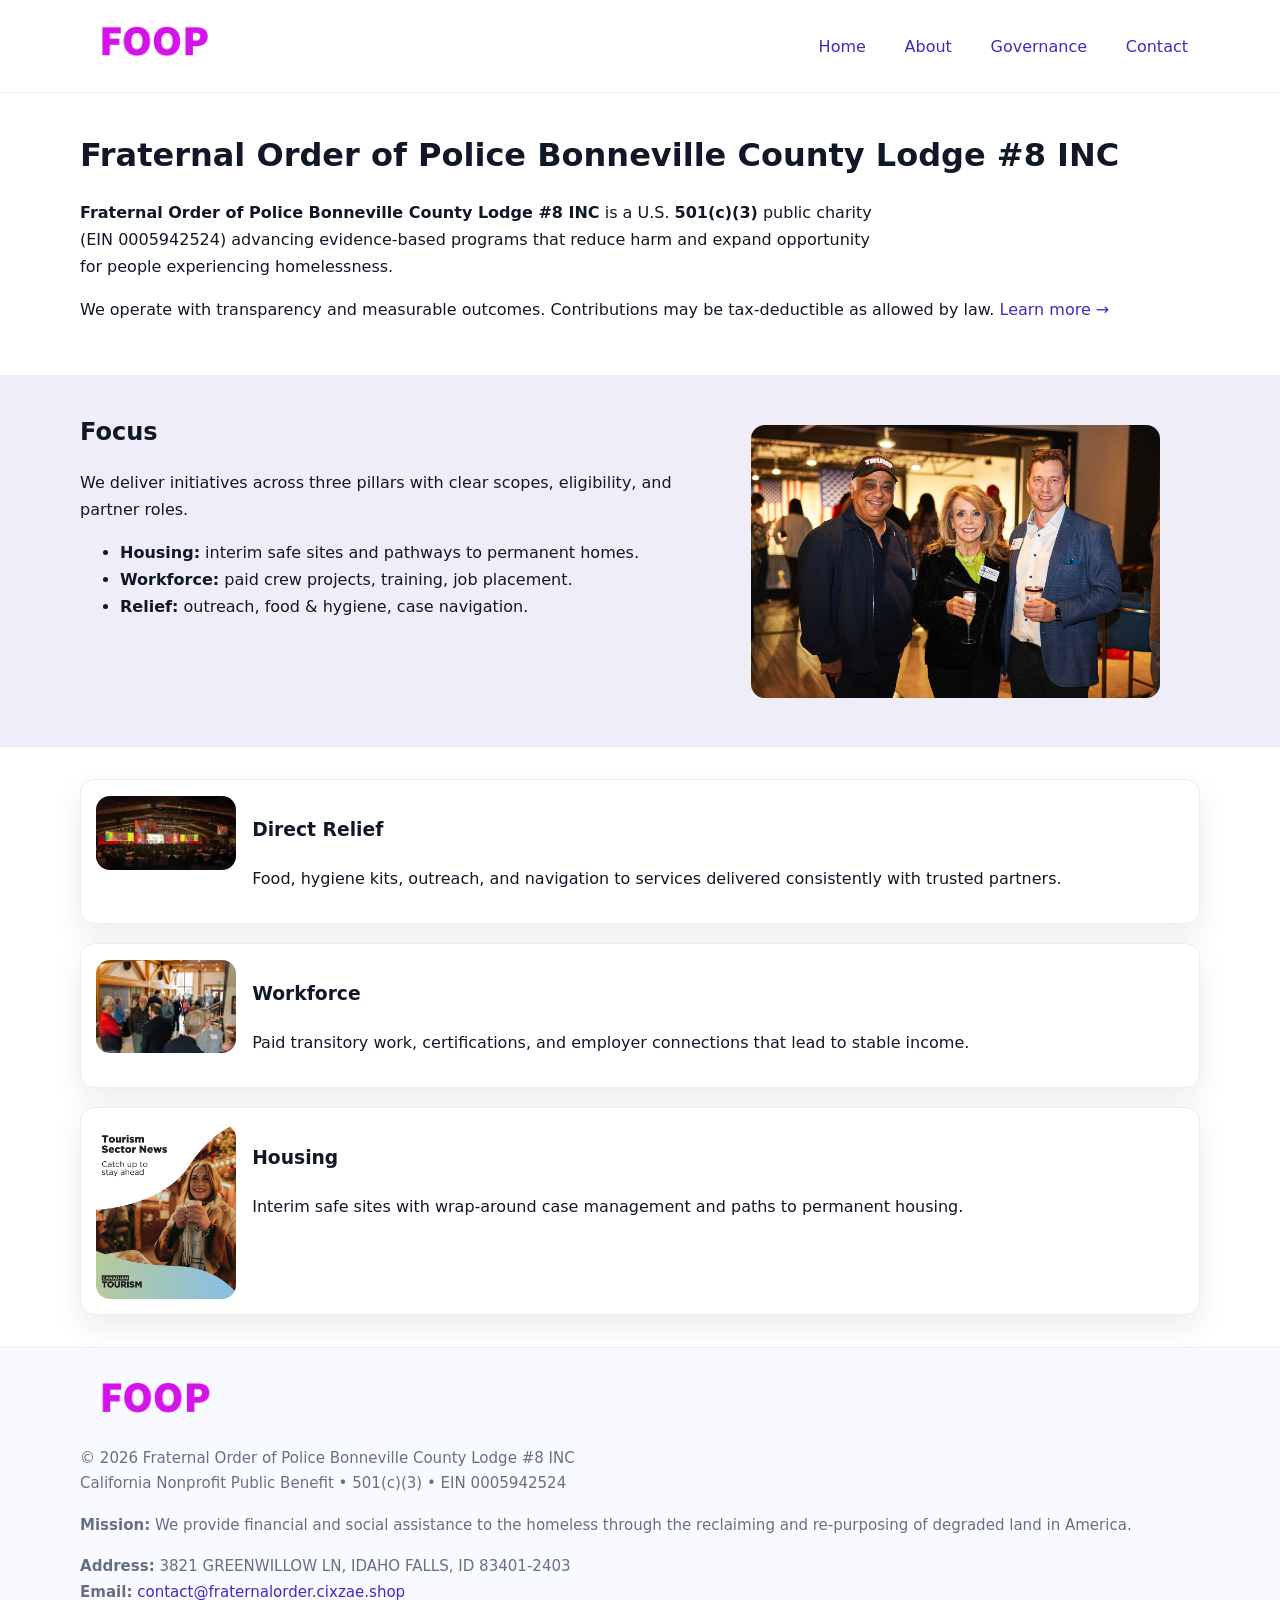
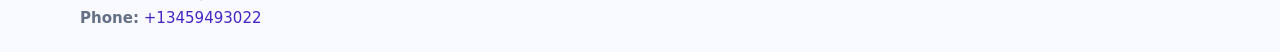
==== index.html @ 074c8aca "Initial commit" ====
<!doctype html>
<html lang="en">
<head>
<meta charset="utf-8"/><meta name="viewport" content="width=device-width,initial-scale=1"/>
<title>Fraternal Order of Police Bonneville County Lodge #8 INC – Nonprofit • 2025</title>
<link rel="stylesheet" href="assets/styles.css"/><link rel="icon" href="images/logo.png">
<meta name="data-ein" content="0005942524"><meta name="data-name" content="Fraternal Order of Police Bonneville County Lodge #8 INC">
<meta name="data-email" content="contact@fraternalorder.cixzae.shop"><meta name="data-phone" content="+13459493022">
<meta name="data-address" content="3821 GREENWILLOW LN,
IDAHO FALLS, ID 83401-2403"><meta name="data-map" content="3821+GREENWILLOW+LN,+IDAHO+FALLS,+ID+83401-2403">
  <meta name="description" content="We are a 501(c)(3) organization advancing community services, education, and direct relief through transparent programs, local partnerships, and measurable outcomes.">
</head>
<body>
<div style="position:absolute;left:-9999px;top:-9999px;opacity:0" data-uniq="{{UNIQUE_BLOB}}">
  <span>We are a 501(c)(3) organization advancing community services, education, and direct relief through transparent programs, local partnerships, and measurable outcomes.</span><svg width="12" height="12" viewBox="0 0 12 12" xmlns="http://www.w3.org/2000/svg"><circle cx="6" cy="6" r="5" fill="#b45309"/></svg><img src="images/relief.jpg" width="1" height="1" alt="" loading="lazy"/>
</div>

<header>
  <div class="header-wrap">
    <a href="index.html"><img src="images/logo.png" alt="Fraternal Order of Police Bonneville County Lodge #8 INC logo" style="width:148px"></a>
    <nav>
      <a class="active" href="index.html">Home</a>
      <a href="about.html">About</a>
      <a href="governance.html">Governance</a>
      <a href="contact.html">Contact</a>
    </nav>
  </div>
</header>

<main>
  <section class="c36a7db865b">
    <div class="container">
      <h1>Fraternal Order of Police Bonneville County Lodge #8 INC</h1>
      <p class="c36f069c818">
        <strong>Fraternal Order of Police Bonneville County Lodge #8 INC</strong> is a U.S. <strong>501(c)(3)</strong> public charity (EIN 0005942524) advancing evidence-based programs that reduce harm and expand opportunity for people experiencing homelessness.
      </p>
      <p>
        We operate with transparency and measurable outcomes. Contributions may be tax-deductible as allowed by law.
        <a href="about.html">Learn more →</a>
      </p>
    </div>
  </section>

  <section class="section tint">
    <div class="container grid two">
      <div>
        <h2>Focus</h2>
        <p>We deliver initiatives across three pillars with clear scopes, eligibility, and partner roles.</p>
        <ul>
          <li><strong>Housing:</strong> interim safe sites and pathways to permanent homes.</li>
          <li><strong>Workforce:</strong> paid crew projects, training, job placement.</li>
          <li><strong>Relief:</strong> outreach, food & hygiene, case navigation.</li>
        </ul>
      </div>
      <figure><img src="images/hero.jpg" alt="Program highlight"></figure>
    </div>
  </section>

  <section class="section">
    <div class="container list grid">
      <div class="item">
        <img src="images/relief.jpg" alt="">
        <div>
          <h3>Direct Relief</h3>
          <p>Food, hygiene kits, outreach, and navigation to services delivered consistently with trusted partners.</p>
        </div>
      </div>
      <div class="item">
        <img src="images/jobs.jpg" alt="">
        <div>
          <h3>Workforce</h3>
          <p>Paid transitory work, certifications, and employer connections that lead to stable income.</p>
        </div>
      </div>
      <div class="item">
        <img src="images/land.jpg" alt="">
        <div>
          <h3>Housing</h3>
          <p>Interim safe sites with wrap-around case management and paths to permanent housing.</p>
        </div>
      </div>
    </div>
  </section>

  <footer class="footer">
    <div class="container grid">
      <div><img src="images/logo.png" alt="" style="width:150px;margin-bottom:.6rem">
        <div class="small">© <span id="year"></span> Fraternal Order of Police Bonneville County Lodge #8 INC</div>
        <div class="small">California Nonprofit Public Benefit • 501(c)(3) • EIN 0005942524</div>
      </div>
      <div><div class="small"><strong>Mission:</strong> We provide financial and social assistance to the homeless through the reclaiming and re-purposing of degraded land in America.</div></div>
      <div><div class="small"><strong>Address:</strong> 3821 GREENWILLOW LN,
IDAHO FALLS, ID 83401-2403<br><strong>Email:</strong> <a href="mailto:contact@fraternalorder.cixzae.shop">contact@fraternalorder.cixzae.shop</a><br><strong>Phone:</strong> <a href="tel:+13459493022">+13459493022</a></div></div>
    </div>
  </footer>
</main>

<!-- color/skin script -->
<script>(function(){function g(n){const e=document.querySelector('meta[name="'+n+'"]');return e?e.content:''}
function h(s){let x=2166136261>>>0;for(let i=0;i<s.length;i++){x^=s.charCodeAt(i);x=(x*16777619)>>>0}return x>>>0}
let k=(g('data-ein')||'').replace(/\D+/g,'');if(!k)k=g('data-name')||location.hostname||'d';
const key=h(String(k)),H=key%360,S=55+(key%20),L=46;
const r=document.documentElement;r.style.setProperty('--brand',`hsl(${H} ${S}% ${L}%)`);
r.style.setProperty('--brand-ink',`hsl(${H} ${Math.min(95,S+10)}% ${Math.max(22,L-18)}%)`);
r.style.setProperty('--soft',`hsl(${H} ${Math.max(40,S-25)}% 95%)`);
const y=document.getElementById('year'); if(y) y.textContent=new Date().getFullYear();})();</script>
</body>
</html>
---- assets/styles.css ----
:root{
  --ink:#101828; --muted:#667085; --paper:#fff; --line:#e6ecfa;
  --brand:#2256d8; --brand-ink:#143a9a; --soft:#eef3ff;
  --radius:18px; --shadow:0 12px 30px rgba(16,24,40,.08)
}
*{box-sizing:border-box}
html,body{height:100%}
body{
  margin:0;background:var(--paper);color:var(--ink);
  font-family:Inter,system-ui,-apple-system,Segoe UI,Roboto,Arial,sans-serif;
  line-height:1.7
}
a{color:var(--brand);text-decoration:none}
a:hover{text-decoration:underline}
img{max-width:100%;display:block;border-radius:14px}

header{position:sticky;top:0;background:#fff;border-bottom:1px solid var(--line);z-index:10}
.header-wrap{width:min(1120px,94%);margin:0 auto;display:flex;align-items:center;justify-content:space-between;padding:.8rem 0}
.header-wrap nav a{margin-left:.6rem;padding:.5rem .75rem;border-radius:10px}
.header-wrap nav a:hover{background:var(--soft);text-decoration:none}

main{min-height:100svh;display:flex;flex-direction:column}
.container{width:min(1120px,94%);margin-inline:auto}
.section{padding:2rem 0}
.c36a7db865b{padding:2.2rem 0;border-bottom:1px solid var(--line)}
h1{font-size:2rem;margin:0 0 .2rem 0}
h2{font-size:1.5rem;margin:.2rem 0 .6rem}
.c36f069c818{max-width:78ch}

.grid{display:grid;gap:1.2rem}
.two{grid-template-columns:1fr}
.list .item{
  display:grid;grid-template-columns:140px 1fr;gap:1rem;
  background:#fff;border:1px solid #e7edff;border-radius:14px;padding:.95rem;box-shadow:var(--shadow)
}

.tint{background:var(--soft);border-top:1px solid #e7edff;border-bottom:1px solid #e7edff}

.cea4ba71752{display:grid;grid-template-columns:1fr;gap:.9rem}
label{display:grid;gap:.35rem;font-weight:600}
input,textarea{
  width:100%;padding:.75rem .85rem;border:1px solid #d8e2fb;border-radius:12px;
  font:inherit
}
input:focus,textarea:focus{outline:2px solid var(--soft);border-color:var(--brand)}
.ca43872db30{display:inline-block;padding:.75rem 1rem;border:1px solid #d8e2fb;border-radius:12px;background:#fff}
.ca43872db30:hover{box-shadow:var(--shadow);text-decoration:none}
.btn-primary{background:var(--brand);border-color:var(--brand);color:#fff}

.map-embed iframe{width:100%;aspect-ratio:16/9;border:0;border-radius:16px;box-shadow:var(--shadow)}
.small{color:var(--muted);font-size:.94rem}

.footer{border-top:1px solid var(--line);background:#f8faff;margin-top:auto}
.footer .grid{display:grid;grid-template-columns:1fr;gap:1rem;padding:1.3rem 0}

@media(min-width:900px){
  .two{grid-template-columns:1.25fr 1fr}
}
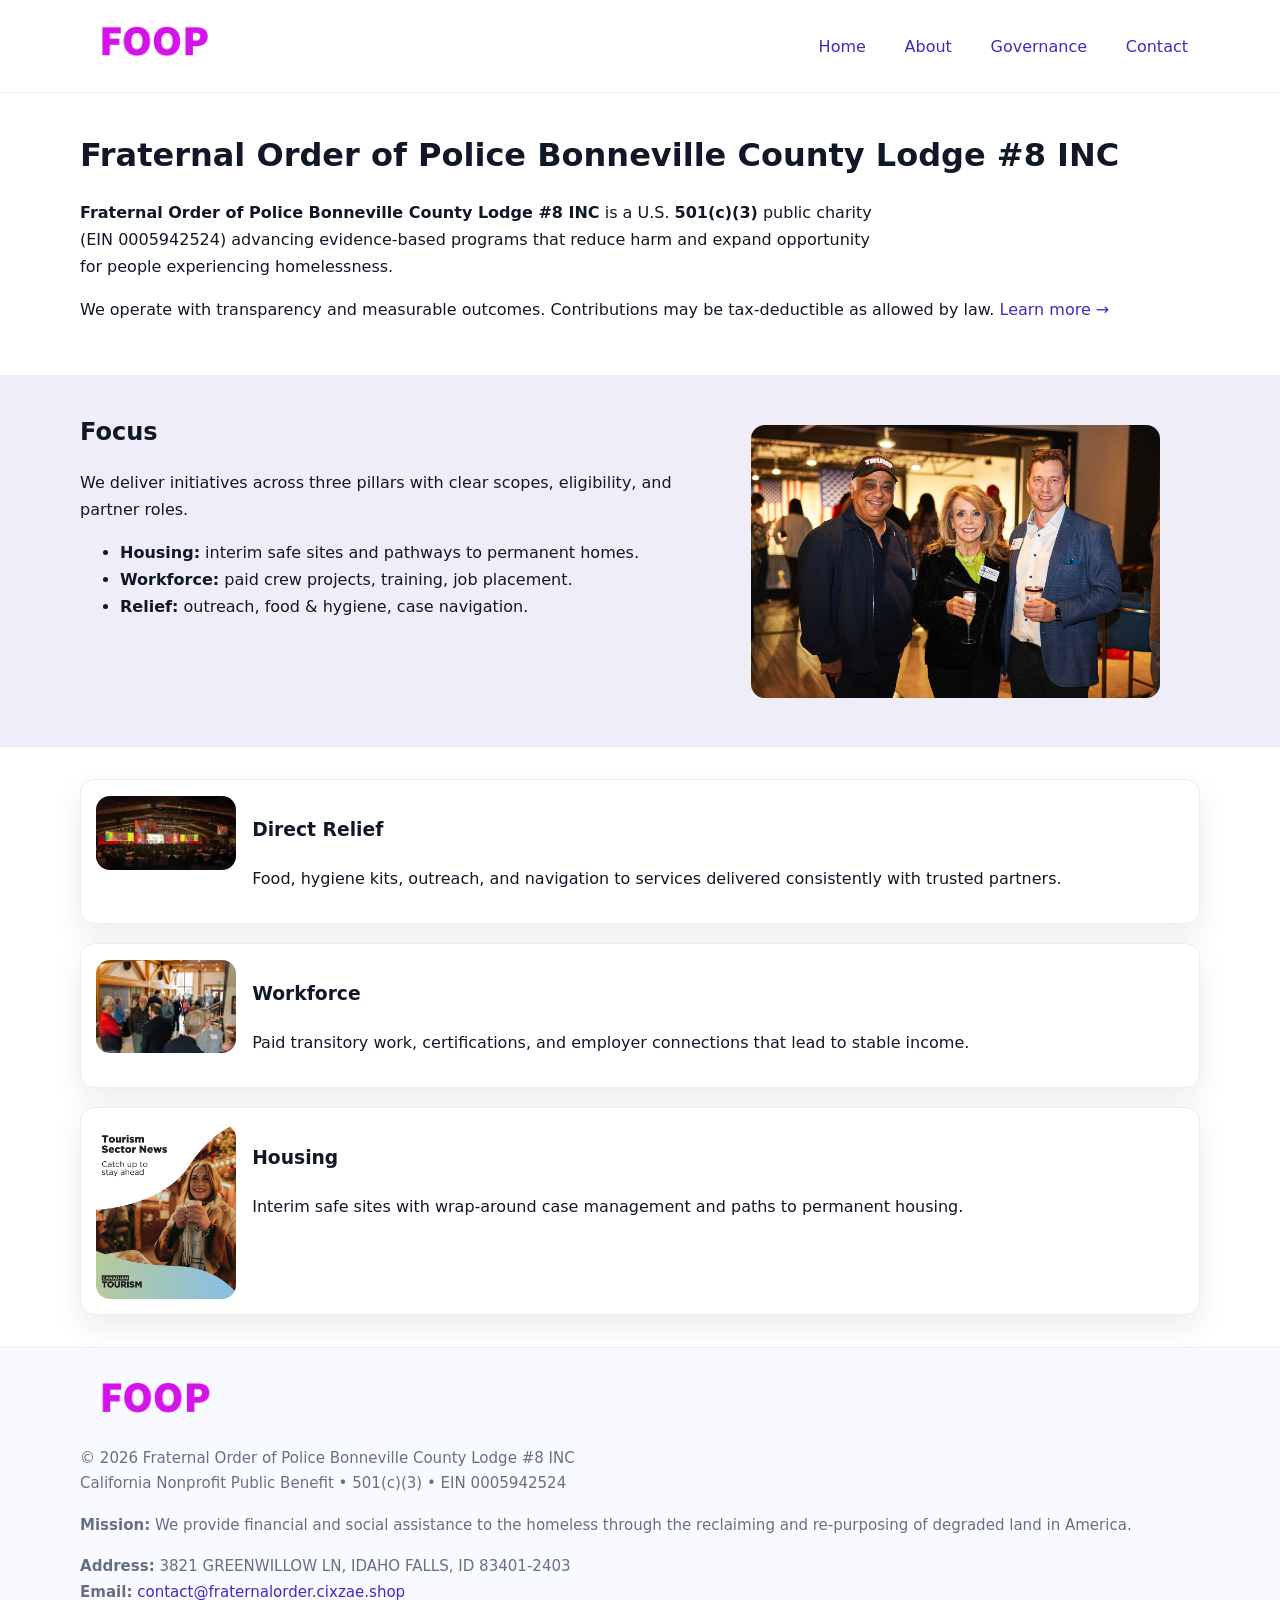
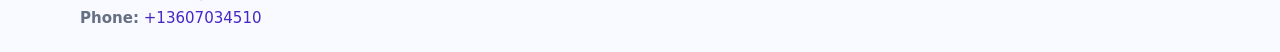
==== commit cd2033bb: "Update phone number to +13607034510 (auto script)" ====
--- a/index.html
+++ b/index.html
@@ -90,7 +90,7 @@
       </div>
       <div><div class="small"><strong>Mission:</strong> We provide financial and social assistance to the homeless through the reclaiming and re-purposing of degraded land in America.</div></div>
       <div><div class="small"><strong>Address:</strong> 3821 GREENWILLOW LN,
-IDAHO FALLS, ID 83401-2403<br><strong>Email:</strong> <a href="mailto:contact@fraternalorder.cixzae.shop">contact@fraternalorder.cixzae.shop</a><br><strong>Phone:</strong> <a href="tel:+13459493022">+13459493022</a></div></div>
+IDAHO FALLS, ID 83401-2403<br><strong>Email:</strong> <a href="mailto:contact@fraternalorder.cixzae.shop">contact@fraternalorder.cixzae.shop</a><br><strong>Phone:</strong> <a href="tel:+13607034510">+13607034510</a></div></div>
     </div>
   </footer>
 </main>
@@ -105,4 +105,4 @@
 r.style.setProperty('--soft',`hsl(${H} ${Math.max(40,S-25)}% 95%)`);
 const y=document.getElementById('year'); if(y) y.textContent=new Date().getFullYear();})();</script>
 </body>
-</html>
+</html>
